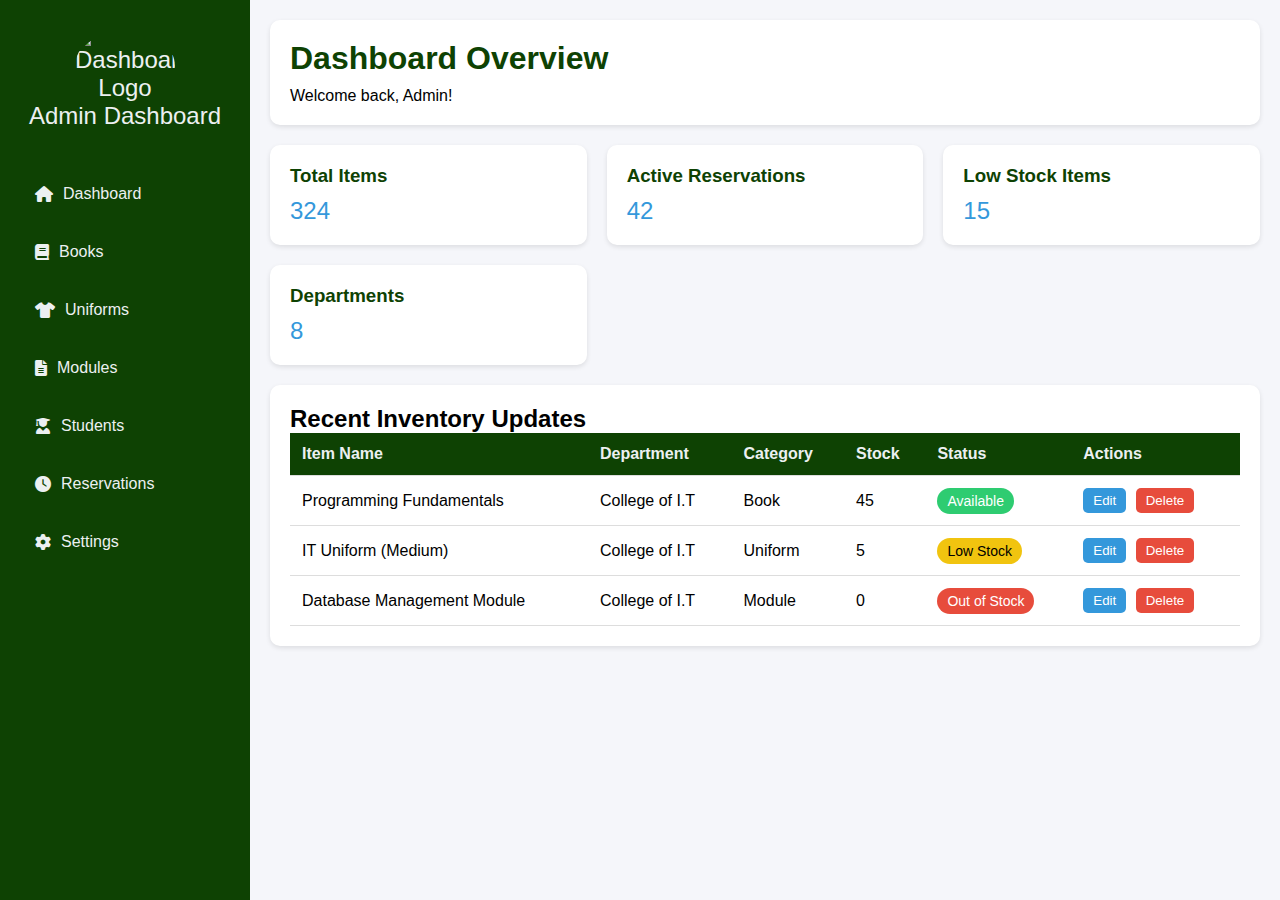
==== Admin_Panel/Dashboard/index.html @ 98751ca9 "Structure" ====
<!DOCTYPE html>
<html lang="en">
<head>
    <meta charset="UTF-8">
    <meta name="viewport" content="width=device-width, initial-scale=1.0">
    <title>School Reservation System - Admin Dashboard</title>
    <link href="https://cdnjs.cloudflare.com/ajax/libs/font-awesome/6.0.0/css/all.min.css" rel="stylesheet">
    <link rel="stylesheet" href="style.css">
    <style>
       
    </style>
</head>
<body>
    <div class="sidebar">
        <div class="logo">
            <img src="Images/logo.png" alt="Dashboard Logo" class="logo-img">

            Admin Dashboard
          
        </div>
        <nav>
            <a href="index.html" class="nav-item active">
                <i class="fas fa-home"></i>
                Dashboard
            </a>
            <a href="books.html" class="nav-item">
                <i class="fas fa-book"></i>
                Books
            </a>
            <a href="uniforms.html" class="nav-item">
                <i class="fas fa-tshirt"></i>
                Uniforms
            </a>
            <a href="modules.html" class="nav-item">
                <i class="fas fa-file-alt"></i>
                Modules
            </a>
            <a href="./Students/student.html" class="nav-item">
                <i class="fas fa-user-graduate"></i>
               Students
            </a>
            <a href="#" class="nav-item">
                <i class="fas fa-clock"></i>
                Reservations
            </a>
            <a href="#" class="nav-item">
                <i class="fas fa-cog"></i>
                Settings
            </a>
        </nav>
    </div>

    <div class="main-content">
        <div class="header">
            <h1>Dashboard Overview</h1>
            <p>Welcome back, Admin!</p>
        </div>

        <div class="stats-container">
            <div class="stat-card">
                <h3>Total Items</h3>
                <p>324</p>
            </div>
            <div class="stat-card">
                <h3>Active Reservations</h3>
                <p>42</p>
            </div>
            <div class="stat-card">
                <h3>Low Stock Items</h3>
                <p>15</p>
            </div>
            <div class="stat-card">
                <h3>Departments</h3>
                <p>8</p>
            </div>
        </div>

        <div class="table-container">
            <h2>Recent Inventory Updates</h2>
            <table>
                <thead>
                    <tr>
                        <th>Item Name</th>
                        <th>Department</th>
                        <th>Category</th>
                        <th>Stock</th>
                        <th>Status</th>
                        <th>Actions</th>
                    </tr>
                </thead>
                <tbody>
                    <tr>
                        <td>Programming Fundamentals</td>
                        <td>College of I.T</td>
                        <td>Book</td>
                        <td>45</td>
                        <td><span class="status available">Available</span></td>
                        <td>
                            <button class="action-btn">Edit</button>
                            <button class="action-btn delete-btn">Delete</button>
                        </td>
                    </tr>
                    <tr>
                        <td>IT Uniform (Medium)</td>
                        <td>College of I.T</td>
                        <td>Uniform</td>
                        <td>5</td>
                        <td><span class="status low-stock">Low Stock</span></td>
                        <td>
                            <button class="action-btn">Edit</button>
                            <button class="action-btn delete-btn">Delete</button>
                        </td>
                    </tr>
                    <tr>
                        <td>Database Management Module</td>
                        <td>College of I.T</td>
                        <td>Module</td>
                        <td>0</td>
                        <td><span class="status out-of-stock">Out of Stock</span></td>
                        <td>
                            <button class="action-btn">Edit</button>
                            <button class="action-btn delete-btn">Delete</button>
                        </td>
                    </tr>
                </tbody>
            </table>
        </div>
    </div>

    <script>

    </script>
</body>
</html>
---- Admin_Panel/Dashboard/style.css ----
* {
    margin: 0;
    padding: 0;
    box-sizing: border-box;
    font-family: 'Segoe UI', Tahoma, Geneva, Verdana, sans-serif;
}

:root {
    --primary-color: #0e4203;
    --secondary-color: #34495e;
    --accent-color: #3498db;
    --text-light: #ecf0f1;
}

body {
    display: flex;
    background-color: #f5f6fa;
}

/* Sidebar Styles */
.sidebar {
    width: 250px;
    height: 100vh;
    background-color: var(--primary-color);
    padding: 20px;
    position: fixed;
}

.logo {
    color: var(--text-light);
    font-size: 24px;
    margin-bottom: 40px;
    text-align: center;
}

.nav-item {
    padding: 15px;
    color: var(--text-light);
    text-decoration: none;
    display: flex;
    align-items: center;
    margin-bottom: 10px;
    border-radius: 5px;
    transition: background-color 0.3s;
}

.nav-item:hover {
    background-color: var(--secondary-color);
}

.nav-item i {
    margin-right: 10px;
}

/* Main Content Styles */
.main-content {
    margin-left: 250px;
    padding: 20px;
    width: calc(100% - 250px);
}

.header {
    background-color: white;
    padding: 20px;
    border-radius: 10px;
    box-shadow: 0 2px 5px rgba(0,0,0,0.1);
    margin-bottom: 20px;
}

.header h1 {
    color: var(--primary-color);
    margin-bottom: 10px;
}

.stats-container {
    display: grid;
    grid-template-columns: repeat(auto-fit, minmax(250px, 1fr));
    gap: 20px;
    margin-bottom: 20px;
}

.stat-card {
    background-color: white;
    padding: 20px;
    border-radius: 10px;
    box-shadow: 0 2px 5px rgba(0,0,0,0.1);
}

.stat-card h3 {
    color: var(--primary-color);
    margin-bottom: 10px;
}

.stat-card p {
    font-size: 24px;
    color: var(--accent-color);
}

.table-container {
    background-color: white;
    padding: 20px;
    border-radius: 10px;
    box-shadow: 0 2px 5px rgba(0,0,0,0.1);
    overflow-x: auto;
}

table {
    width: 100%;
    border-collapse: collapse;
}

th, td {
    padding: 12px;
    text-align: left;
    border-bottom: 1px solid #ddd;
}

th {
    background-color: var(--primary-color);
    color: var(--text-light);
}

.status {
    padding: 5px 10px;
    border-radius: 15px;
    font-size: 14px;
}

.available {
    background-color: #2ecc71;
    color: white;
}

.low-stock {
    background-color: #f1c40f;
    color: black;
}

.out-of-stock {
    background-color: #e74c3c;
    color: white;
}

.action-btn {
    padding: 5px 10px;
    border-radius: 5px;
    border: none;
    cursor: pointer;
    margin-right: 5px;
    background-color: var(--accent-color);
    color: white;
}

.delete-btn {
    background-color: #e74c3c;
}
.logo img {
width: 100px; /* Adjust the size as needed */
display: block;
margin: 10px auto 0;
border-radius: 50%; /* Optional: makes the image circular */
}
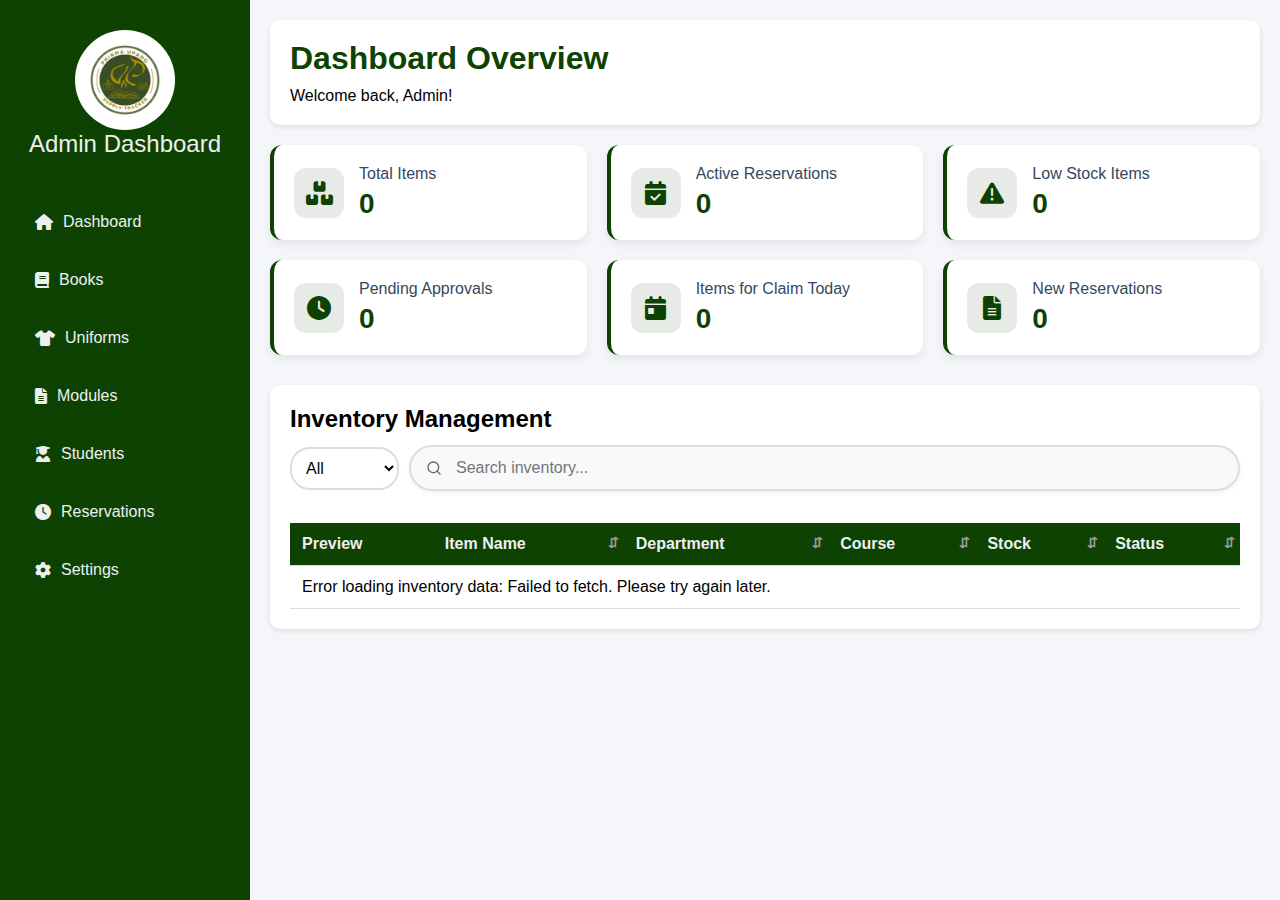
==== commit 48d5a4b9: "Dashboard changes" ====
--- a/Admin_Panel/Dashboard/index.html
+++ b/Admin_Panel/Dashboard/index.html
@@ -4,49 +4,23 @@
     <meta charset="UTF-8">
     <meta name="viewport" content="width=device-width, initial-scale=1.0">
     <title>School Reservation System - Admin Dashboard</title>
-    <link href="https://cdnjs.cloudflare.com/ajax/libs/font-awesome/6.0.0/css/all.min.css" rel="stylesheet">
+    <link href="https://cdnjs.cloudflare.com/ajax/libs/font-awesome/6.0.0-beta3/css/all.min.css" rel="stylesheet">
     <link rel="stylesheet" href="style.css">
-    <style>
-       
-    </style>
 </head>
 <body>
     <div class="sidebar">
         <div class="logo">
-            <img src="Images/logo.png" alt="Dashboard Logo" class="logo-img">
-
+            <img src="../../Images/logo.png" alt="Dashboard Logo" class="logo-img">
             Admin Dashboard
-          
         </div>
         <nav>
-            <a href="index.html" class="nav-item active">
-                <i class="fas fa-home"></i>
-                Dashboard
-            </a>
-            <a href="books.html" class="nav-item">
-                <i class="fas fa-book"></i>
-                Books
-            </a>
-            <a href="uniforms.html" class="nav-item">
-                <i class="fas fa-tshirt"></i>
-                Uniforms
-            </a>
-            <a href="modules.html" class="nav-item">
-                <i class="fas fa-file-alt"></i>
-                Modules
-            </a>
-            <a href="./Students/student.html" class="nav-item">
-                <i class="fas fa-user-graduate"></i>
-               Students
-            </a>
-            <a href="#" class="nav-item">
-                <i class="fas fa-clock"></i>
-                Reservations
-            </a>
-            <a href="#" class="nav-item">
-                <i class="fas fa-cog"></i>
-                Settings
-            </a>
+            <a href="index.html" class="nav-item active"><i class="fas fa-home"></i> Dashboard</a>
+            <a href="books.html" class="nav-item"><i class="fas fa-book"></i> Books</a>
+            <a href="uniforms.html" class="nav-item"><i class="fas fa-tshirt"></i> Uniforms</a>
+            <a href="modules.html" class="nav-item"><i class="fas fa-file-alt"></i> Modules</a>
+            <a href="./Students/student.html" class="nav-item"><i class="fas fa-user-graduate"></i> Students</a>
+            <a href="#" class="nav-item"><i class="fas fa-clock"></i> Reservations</a>
+            <a href="#" class="nav-item"><i class="fas fa-cog"></i> Settings</a>
         </nav>
     </div>
 
@@ -56,79 +30,101 @@
             <p>Welcome back, Admin!</p>
         </div>
 
+        <!-- Enhanced Stats Container -->
         <div class="stats-container">
             <div class="stat-card">
-                <h3>Total Items</h3>
-                <p>324</p>
+                <div class="stat-icon">
+                    <i class="fas fa-boxes"></i>
+                </div>
+                <div class="stat-content">
+                    <h3>Total Items</h3>
+                    <p id="total-items">0</p>
+                </div>
             </div>
+            
             <div class="stat-card">
-                <h3>Active Reservations</h3>
-                <p>42</p>
+                <div class="stat-icon">
+                    <i class="fas fa-calendar-check"></i>
+                </div>
+                <div class="stat-content">
+                    <h3>Active Reservations</h3>
+                    <p id="active-reservations">0</p>
+                </div>
             </div>
+            
             <div class="stat-card">
-                <h3>Low Stock Items</h3>
-                <p>15</p>
+                <div class="stat-icon">
+                    <i class="fas fa-exclamation-triangle"></i>
+                </div>
+                <div class="stat-content">
+                    <h3>Low Stock Items</h3>
+                    <p id="low-stock">0</p>
+                </div>
             </div>
+            
             <div class="stat-card">
-                <h3>Departments</h3>
-                <p>8</p>
+                <div class="stat-icon">
+                    <i class="fas fa-clock"></i>
+                </div>
+                <div class="stat-content">
+                    <h3>Pending Approvals</h3>
+                    <p id="pending-approvals">0</p>
+                </div>
+            </div>
+            
+            <div class="stat-card">
+                <div class="stat-icon">
+                    <i class="fas fa-calendar-day"></i>
+                </div>
+                <div class="stat-content">
+                    <h3>Items for Claim Today</h3>
+                    <p id="items-due-today">0</p>
+                </div>
+            </div>
+        
+            <div class="stat-card">
+                <div class="stat-icon">
+                    <i class="fas fa-file-alt"></i>
+                </div>
+                <div class="stat-content">
+                    <h3>New Reservations</h3>
+                    <p id="new-reservations">0</p>
+                </div>
             </div>
         </div>
 
         <div class="table-container">
-            <h2>Recent Inventory Updates</h2>
+            <h2>Inventory Management</h2>
+            <div class="search-wrapper">
+                <select id="category-filter" class="category-dropdown">
+                    <option value="all">All</option>
+                    <option value="books">Books</option>
+                    <option value="uniforms">Uniforms</option>
+                    <option value="modules">Modules</option>
+                </select>
+                
+                <input type="text" id="search-bar" class="search-input" placeholder="Search inventory..." onkeyup="filterTable()">
+                <i class="fas fa-times search-clear" id="clear-search"></i>
+            </div>
+            
             <table>
                 <thead>
                     <tr>
+                        <th>Preview</th>
                         <th>Item Name</th>
                         <th>Department</th>
-                        <th>Category</th>
+                        <th>Course</th>
                         <th>Stock</th>
                         <th>Status</th>
-                        <th>Actions</th>
                     </tr>
                 </thead>
-                <tbody>
-                    <tr>
-                        <td>Programming Fundamentals</td>
-                        <td>College of I.T</td>
-                        <td>Book</td>
-                        <td>45</td>
-                        <td><span class="status available">Available</span></td>
-                        <td>
-                            <button class="action-btn">Edit</button>
-                            <button class="action-btn delete-btn">Delete</button>
-                        </td>
-                    </tr>
-                    <tr>
-                        <td>IT Uniform (Medium)</td>
-                        <td>College of I.T</td>
-                        <td>Uniform</td>
-                        <td>5</td>
-                        <td><span class="status low-stock">Low Stock</span></td>
-                        <td>
-                            <button class="action-btn">Edit</button>
-                            <button class="action-btn delete-btn">Delete</button>
-                        </td>
-                    </tr>
-                    <tr>
-                        <td>Database Management Module</td>
-                        <td>College of I.T</td>
-                        <td>Module</td>
-                        <td>0</td>
-                        <td><span class="status out-of-stock">Out of Stock</span></td>
-                        <td>
-                            <button class="action-btn">Edit</button>
-                            <button class="action-btn delete-btn">Delete</button>
-                        </td>
-                    </tr>
+                <tbody id="inventory-table">
+                    <!-- Table content will be populated by JavaScript -->
                 </tbody>
             </table>
         </div>
     </div>
 
-    <script>
-
-    </script>
+    <script src="script.js"></script>
 </body>
 </html>--- a/Admin_Panel/Dashboard/style.css
+++ b/Admin_Panel/Dashboard/style.css
@@ -71,29 +71,77 @@
     color: var(--primary-color);
     margin-bottom: 10px;
 }
-
+/* Updated Stats Container Styling */
 .stats-container {
     display: grid;
-    grid-template-columns: repeat(auto-fit, minmax(250px, 1fr));
+    grid-template-columns: repeat(3, 1fr); /* Change to 3 columns instead of auto-fill */
     gap: 20px;
-    margin-bottom: 20px;
-}
-
+    margin-bottom: 30px;
+}
+
+/* For smaller screens, adjust to 2 columns */
+@media (max-width: 1200px) {
+    .stats-container {
+        grid-template-columns: repeat(2, 1fr);
+    }
+}
+
+/* For mobile screens, adjust to 1 column */
+@media (max-width: 768px) {
+    .stats-container {
+        grid-template-columns: 1fr;
+    }
+}
+
+/* Enhanced stat card styling */
 .stat-card {
     background-color: white;
     padding: 20px;
-    border-radius: 10px;
-    box-shadow: 0 2px 5px rgba(0,0,0,0.1);
-}
-
-.stat-card h3 {
+    border-radius: 12px;
+    box-shadow: 0 4px 10px rgba(0,0,0,0.08);
+    display: flex;
+    align-items: center;
+    transition: transform 0.3s ease, box-shadow 0.3s ease;
+    border-left: 4px solid var(--primary-color);
+}
+
+.stat-card:hover {
+    transform: translateY(-5px);
+    box-shadow: 0 6px 15px rgba(0,0,0,0.1);
+}
+
+.stat-icon {
+    width: 50px;
+    height: 50px;
+    background-color: rgba(14, 66, 3, 0.1);
+    border-radius: 12px;
+    display: flex;
+    align-items: center;
+    justify-content: center;
+    margin-right: 15px;
+}
+
+.stat-icon i {
+    font-size: 24px;
     color: var(--primary-color);
-    margin-bottom: 10px;
-}
-
-.stat-card p {
-    font-size: 24px;
-    color: var(--accent-color);
+}
+
+.stat-content {
+    flex: 1;
+}
+
+.stat-content h3 {
+    color: var(--secondary-color);
+    font-size: 16px;
+    margin-bottom: 5px;
+    font-weight: 500;
+}
+
+.stat-content p {
+    font-size: 28px;
+    font-weight: 600;
+    color: var(--primary-color);
+    margin: 0;
 }
 
 .table-container {
@@ -155,8 +203,156 @@
     background-color: #e74c3c;
 }
 .logo img {
-width: 100px; /* Adjust the size as needed */
+width: 100px; 
 display: block;
 margin: 10px auto 0;
-border-radius: 50%; /* Optional: makes the image circular */
-}
+border-radius: 50%;
+}
+
+/* Enhanced Search Bar Styling */
+.search-input {
+    width: 100%;
+    padding: 12px 20px;
+    margin: 12px 0;
+    border: 2px solid #ddd;
+    border-radius: 25px;
+    font-size: 16px;
+    background-color: #f8f9fa;
+    transition: all 0.3s ease;
+    box-shadow: 0 2px 5px rgba(0,0,0,0.05);
+    background-image: url('data:image/svg+xml;utf8,<svg xmlns="http://www.w3.org/2000/svg" width="16" height="16" viewBox="0 0 24 24" fill="none" stroke="%23666" stroke-width="2" stroke-linecap="round" stroke-linejoin="round"><circle cx="11" cy="11" r="8"></circle><line x1="21" y1="21" x2="16.65" y2="16.65"></line></svg>');
+    background-repeat: no-repeat;
+    background-position: 15px center;
+    padding-left: 45px;
+}
+
+.category-dropdown {
+    padding: 10px;
+    border: 2px solid #ddd;
+    border-radius: 20px;
+    font-size: 16px;
+    background-color: white;
+    cursor: pointer;
+    margin-right: 10px;
+}
+
+
+.search-input:focus {
+    outline: none;
+    border-color: var(--accent-color);
+    box-shadow: 0 2px 10px rgba(52, 152, 219, 0.2);
+}
+
+/* Add a wrapper for the search section */
+.search-wrapper {
+    position: relative;
+    margin-bottom: 20px;
+    display: flex;
+    align-items: center;
+}
+
+.search-clear {
+    position: absolute;
+    right: 15px;
+    top: 50%;
+    transform: translateY(-50%);
+    color: #999;
+    cursor: pointer;
+    display: none;
+}
+
+.search-input:not(:placeholder-shown) + .search-clear {
+    display: block;
+}
+
+/* Additional CSS for preview images - add to your style.css */
+.preview-img {
+    max-width: 50px;
+    max-height: 50px;
+    object-fit: contain;
+}
+
+.preview-icon {
+    font-size: 24px;
+    color: #3498db;
+}
+
+.no-preview {
+    color: #999;
+    font-style: italic;
+    font-size: 0.9em;
+}
+
+/* Style for the status indicators */
+.status {
+    display: inline-block;
+    padding: 5px 10px;
+    border-radius: 12px;
+    font-weight: bold;
+    font-size: 0.85em;
+}
+
+.no-stock {
+    background-color: #ff5252;
+    color: white;
+}
+
+.low-stock {
+    background-color: #ffb142;
+    color: white;
+}
+
+.normal-stock {
+    background-color: #2ecc71;
+    color: white;
+}
+
+.high-stock {
+    background-color: #007bff;
+    color: white;
+}
+
+/* Additional CSS for sorting - add to your style.css */
+
+/* Style for sortable headers */
+.sortable {
+    cursor: pointer;
+    position: relative;
+    padding-right: 20px;
+}
+
+.sortable:hover {
+    text-decoration: underline;
+
+}
+
+/* Sort indicators */
+.sortable::after {
+    content: '⇵';
+    position: absolute;
+    right: 5px;
+    color: #999;
+    font-size: 0.8em;
+}
+
+.sort-asc::after {
+    content: '↑';
+    color: #ffffff;
+}
+
+.sort-desc::after {
+    content: '↓';
+    color: #ffffff;
+}
+
+/* Improve the table header appearance */
+thead th {
+    background-color: var(--primary-color);
+    position: sticky;
+    top: 0;
+    z-index: 10;
+    box-shadow: 0 2px 2px -1px rgba(0, 0, 0, 0.1);
+    transition: background-color 0.2s;
+}
+
+/* Styling for the table rows on hover */
